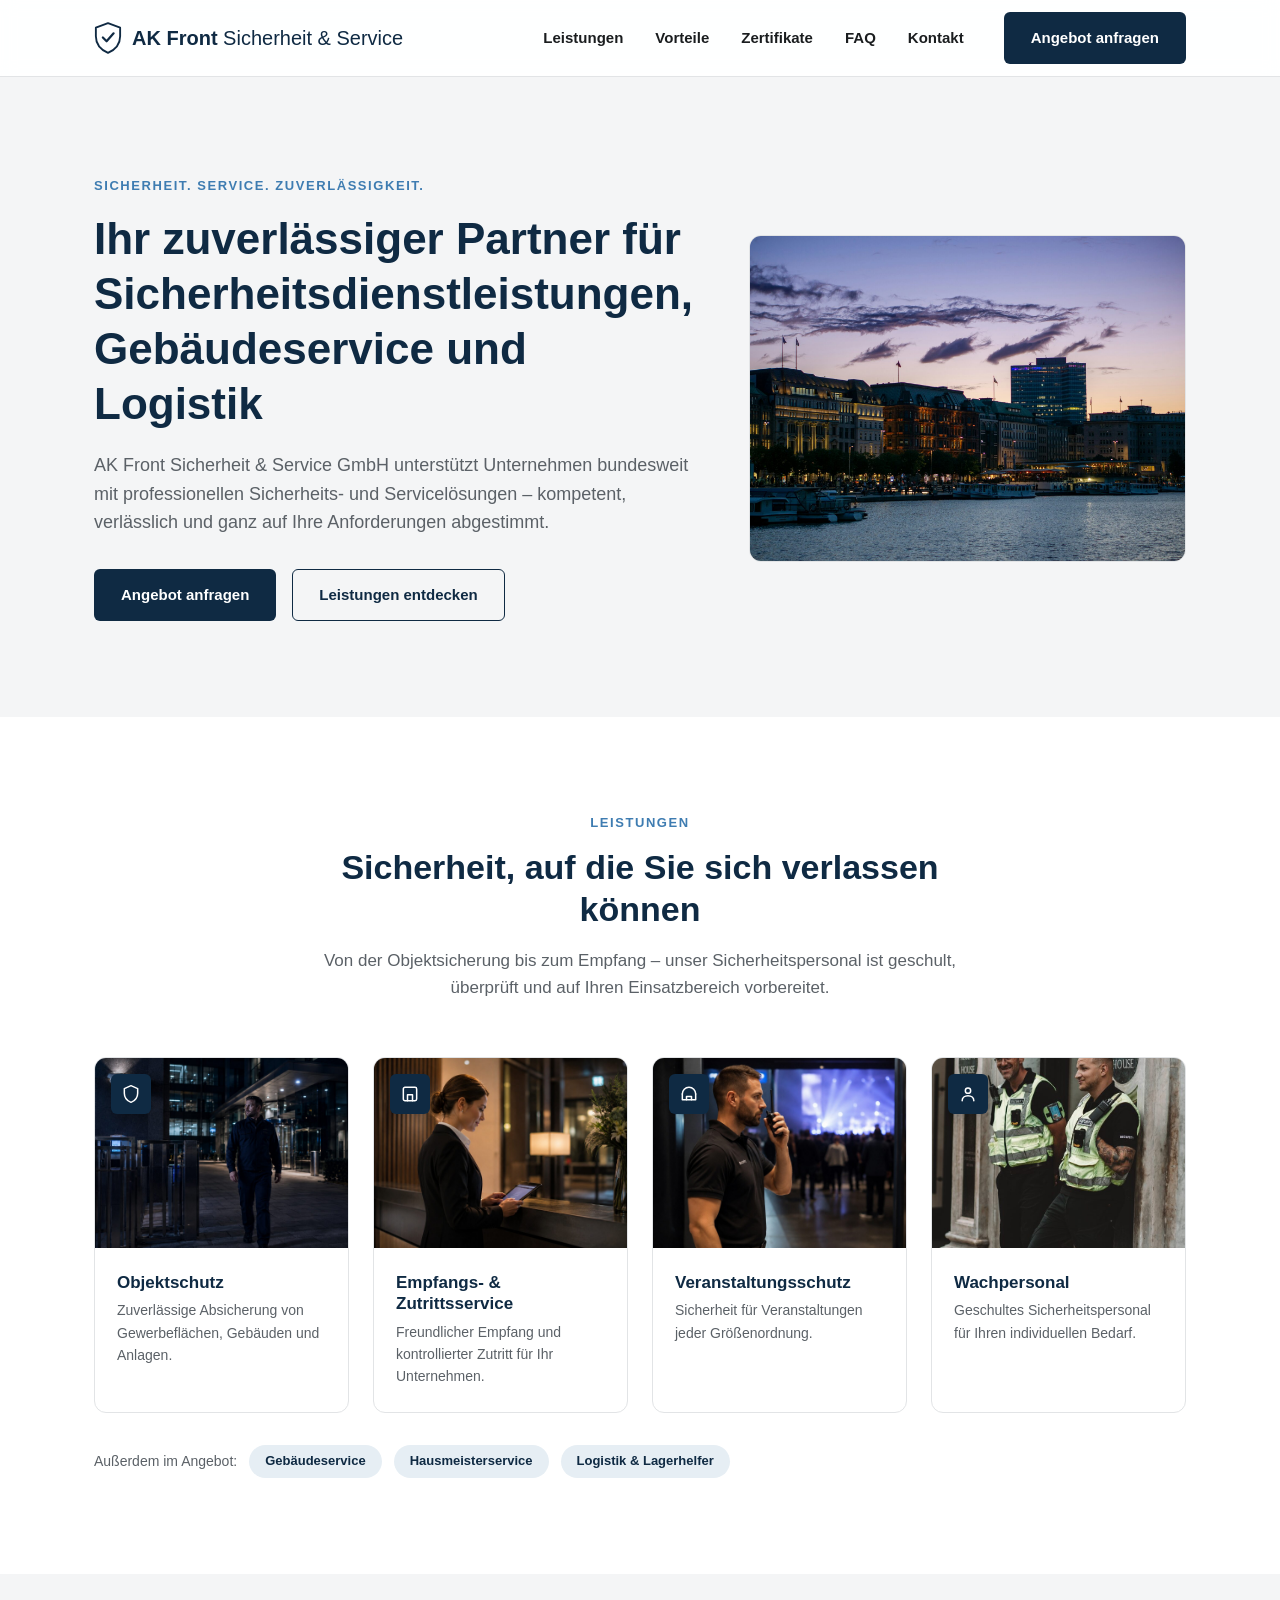
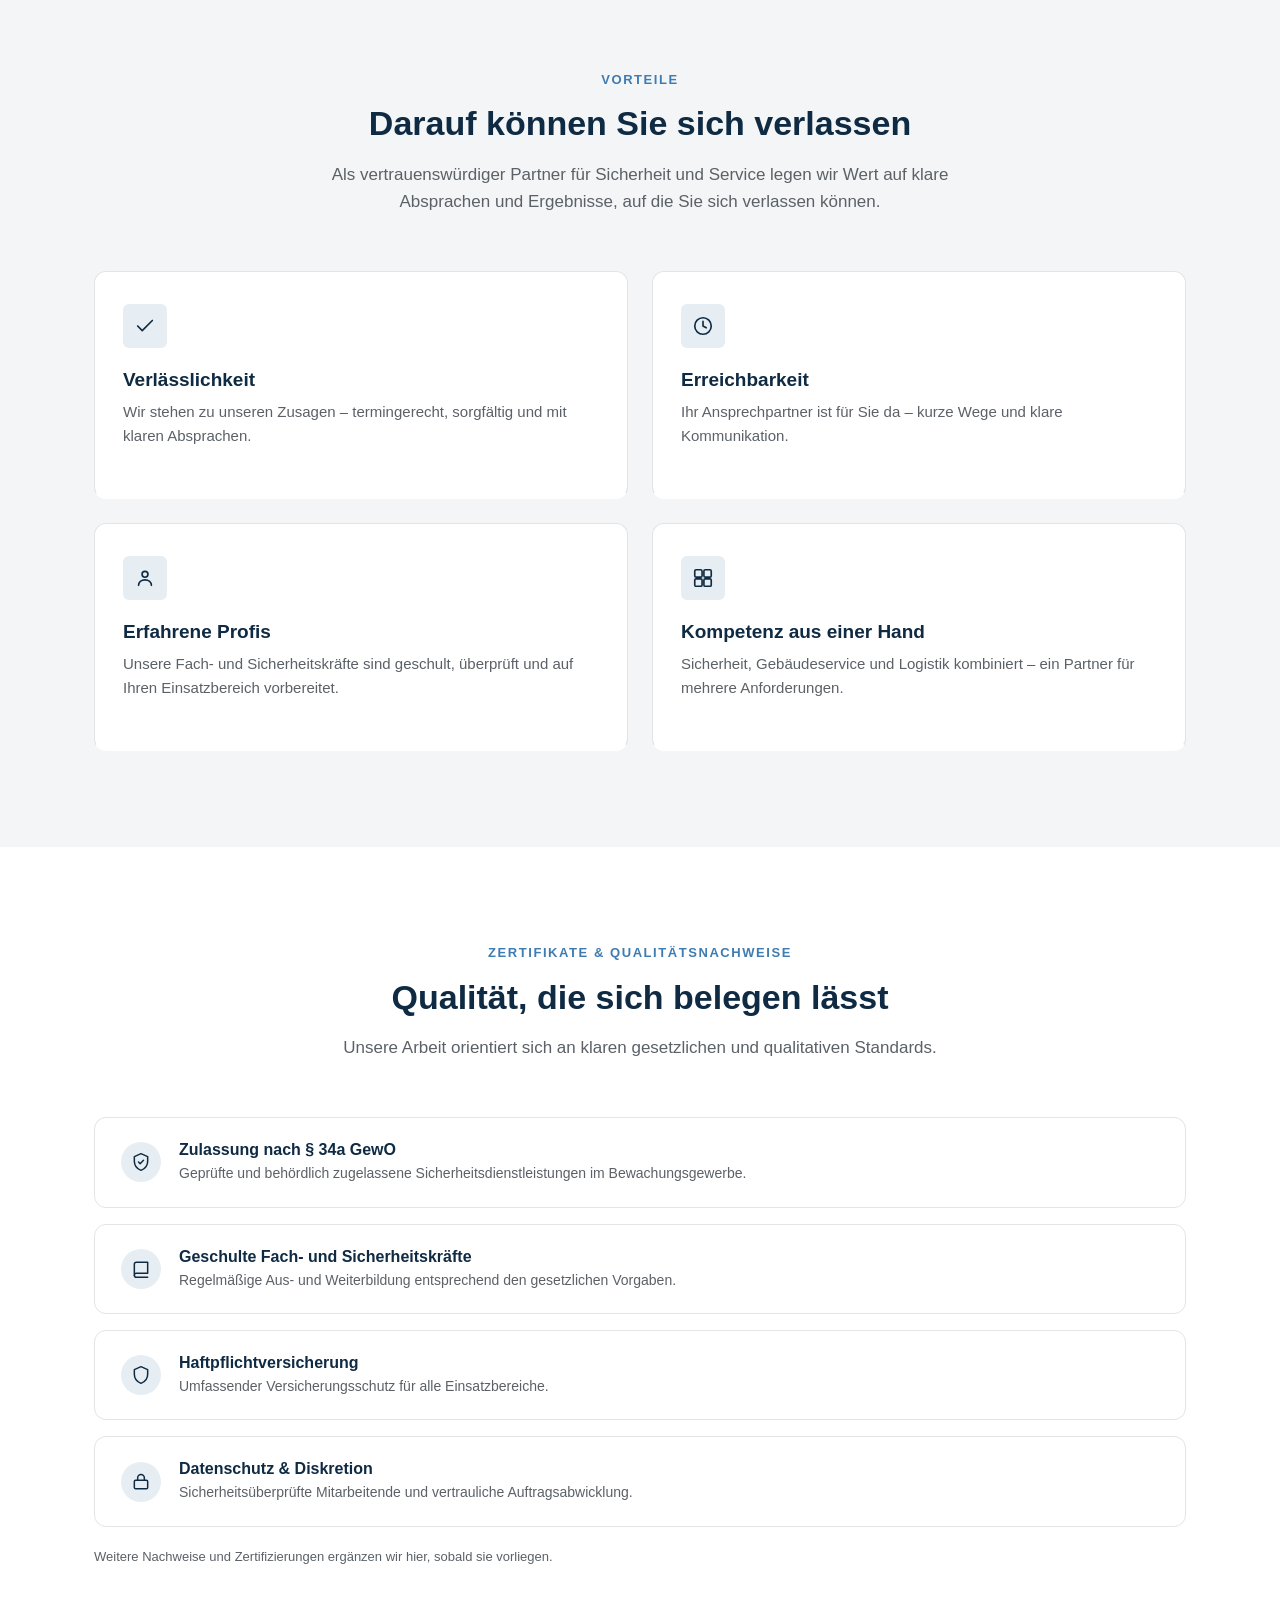
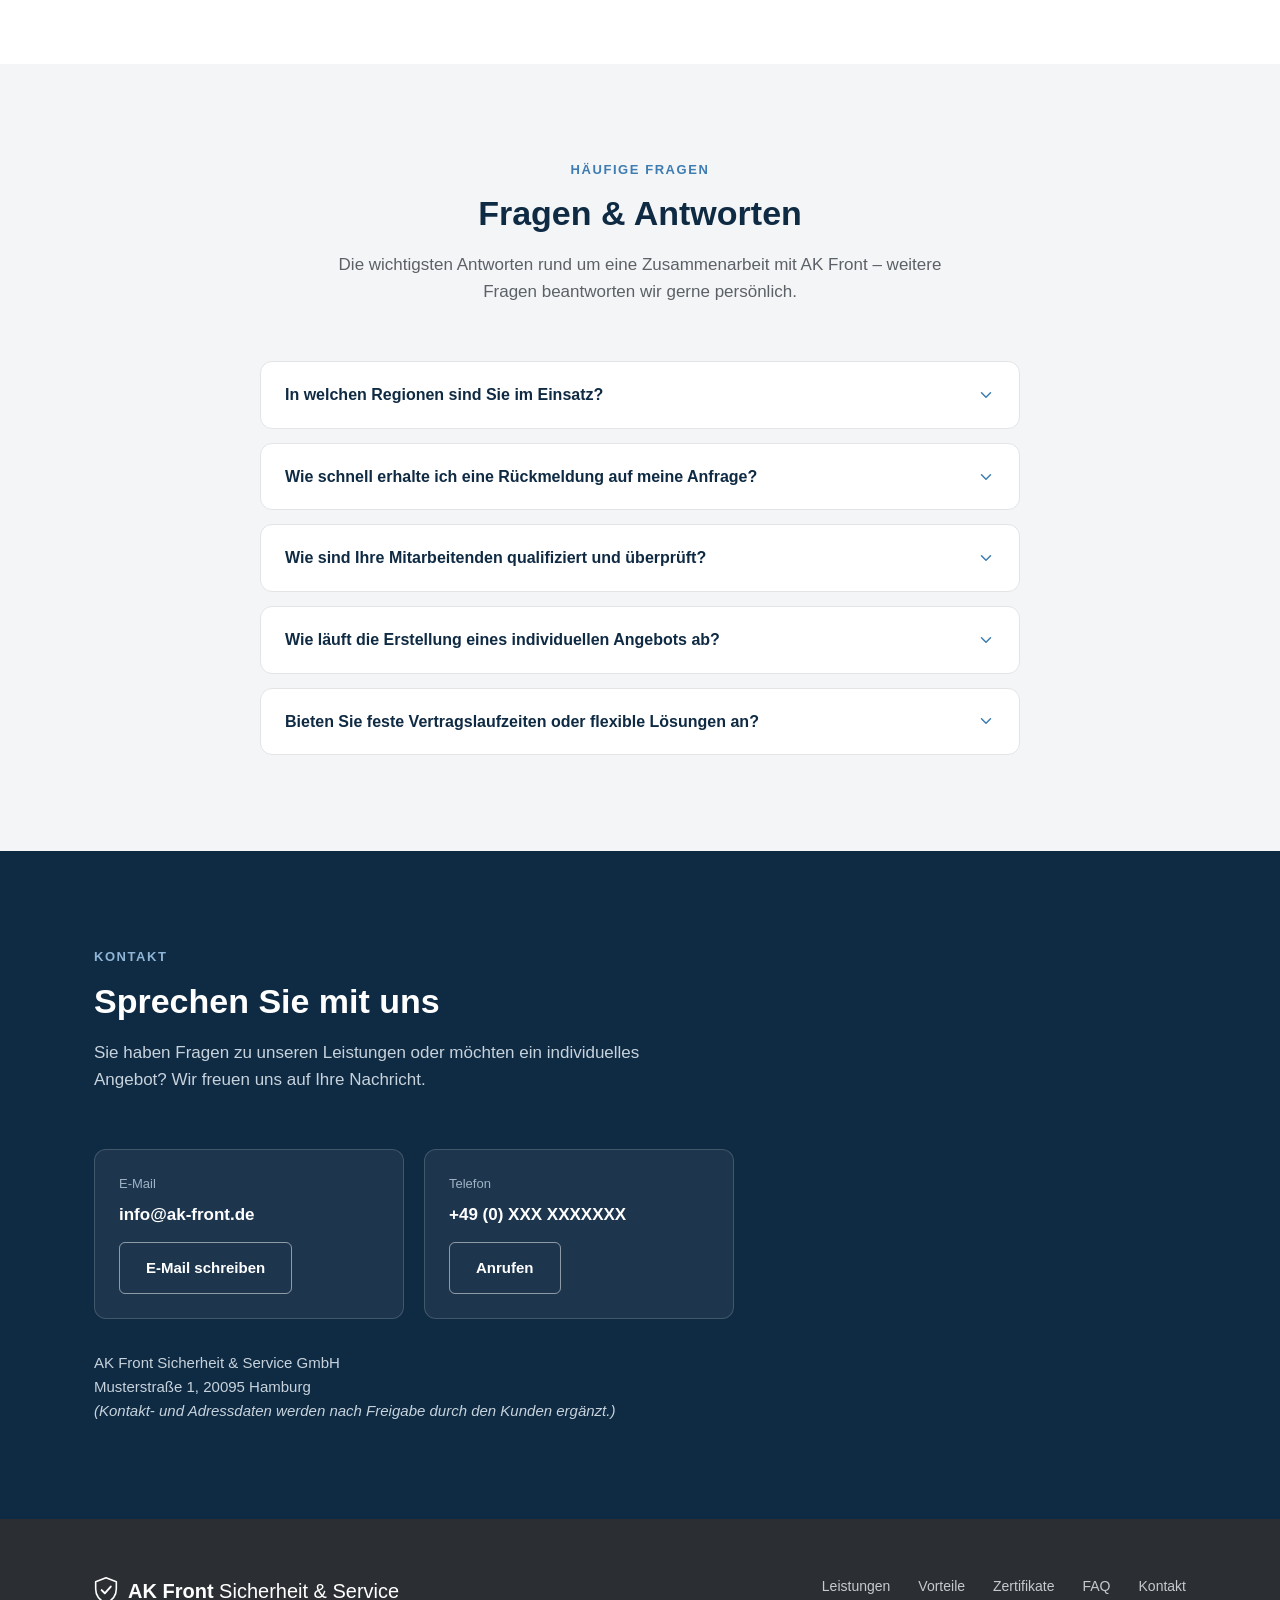
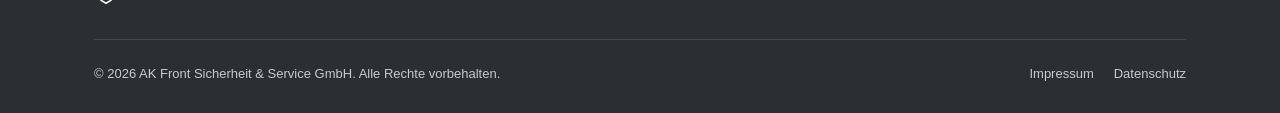
==== index.html @ fef70de0 "Add files via upload" ====
<!DOCTYPE html>
<html lang="de">
<head>
<meta charset="UTF-8">
<meta name="viewport" content="width=device-width, initial-scale=1.0">
<title>AK Front Sicherheit &amp; Service GmbH | Sicherheitsdienstleistungen, Gebäudeservice &amp; Logistik</title>
<meta name="description" content="AK Front Sicherheit &amp; Service GmbH – Ihr zuverlässiger Partner für Sicherheitsdienstleistungen, Gebäudeservice und Logistik-Dienstleistungen bundesweit.">
<link rel="icon" type="image/svg+xml" href="assets/favicon.svg">
<link rel="stylesheet" href="css/style.css">
</head>
<body>

<header class="site-header" id="siteHeader">
  <div class="container">
    <a href="#top" class="logo">
      <svg class="mark" width="28" height="32" viewBox="0 0 30 34" fill="none" xmlns="http://www.w3.org/2000/svg">
        <path d="M15 1L28 6V15C28 23 22.5 29.5 15 33C7.5 29.5 2 23 2 15V6L15 1Z" stroke="currentColor" stroke-width="2" stroke-linejoin="round"/>
        <path d="M9.5 16.5L13.5 20.5L21 12" stroke="currentColor" stroke-width="2.4" stroke-linecap="round" stroke-linejoin="round"/>
      </svg>
      <span><strong>AK Front</strong> Sicherheit &amp; Service</span>
    </a>
    <nav class="main-nav">
      <ul>
        <li><a href="#leistungen">Leistungen</a></li>
        <li><a href="#vorteile">Vorteile</a></li>
        <li><a href="#zertifikate">Zertifikate</a></li>
        <li><a href="#faq">FAQ</a></li>
        <li><a href="#kontakt">Kontakt</a></li>
      </ul>
      <a href="#kontakt" class="btn btn-primary">Angebot anfragen</a>
    </nav>
    <button class="nav-toggle" id="navToggle" aria-label="Menü öffnen" aria-expanded="false">
      <svg viewBox="0 0 24 24" fill="none" stroke="currentColor" stroke-width="2" stroke-linecap="round">
        <line x1="3" y1="6" x2="21" y2="6"/><line x1="3" y1="12" x2="21" y2="12"/><line x1="3" y1="18" x2="21" y2="18"/>
      </svg>
    </button>
  </div>
</header>

<main id="top">

  <!-- Hero -------------------------------------------------------------- -->
  <section class="hero">
    <div class="container">
      <div class="hero-content">
        <span class="eyebrow">Sicherheit. Service. Zuverlässigkeit.</span>
        <h1>Ihr zuverlässiger Partner für Sicherheitsdienstleistungen, Gebäudeservice und Logistik</h1>
        <p class="section-sub">AK Front Sicherheit &amp; Service GmbH unterstützt Unternehmen bundesweit mit professionellen Sicherheits- und Servicelösungen – kompetent, verlässlich und ganz auf Ihre Anforderungen abgestimmt.</p>
        <div class="hero-ctas">
          <a href="#kontakt" class="btn btn-primary">Angebot anfragen</a>
          <a href="#leistungen" class="btn btn-outline">Leistungen entdecken</a>
        </div>
      </div>
      <div class="hero-media">
        <img src="assets/img/hero.jpg" alt="Hamburger Binnenalster in der Abenddämmerung" width="900" height="675" loading="eager">
      </div>
    </div>
  </section>

  <!-- Leistungen ---------------------------------------------------------- -->
  <section id="leistungen">
    <div class="container">
      <div class="section-head center">
        <span class="eyebrow">Leistungen</span>
        <h2>Sicherheit, auf die Sie sich verlassen können</h2>
        <p class="section-sub">Von der Objektsicherung bis zum Empfang – unser Sicherheitspersonal ist geschult, überprüft und auf Ihren Einsatzbereich vorbereitet.</p>
      </div>
      <div class="tiles-grid">

        <div class="tile">
          <div class="tile-media">
            <img src="assets/img/tile-objektschutz.jpg" alt="Sicherheitsmitarbeiter kontrolliert nachts den Zugang eines Gewerbegebäudes" width="600" height="450" loading="lazy">
          </div>
          <div class="tile-body">
            <div class="tile-icon">
              <svg width="20" height="20" viewBox="0 0 24 24" fill="none" stroke="currentColor" stroke-width="1.8" stroke-linecap="round" stroke-linejoin="round">
                <path d="M12 2L20 5.5V11C20 16 16.5 20.2 12 22C7.5 20.2 4 16 4 11V5.5L12 2Z"/>
              </svg>
            </div>
            <h3>Objektschutz</h3>
            <p>Zuverlässige Absicherung von Gewerbeflächen, Gebäuden und Anlagen.</p>
          </div>
        </div>

        <div class="tile">
          <div class="tile-media">
            <img src="assets/img/tile-empfang.jpg" alt="Empfangsmitarbeiterin prüft an einem modernen Empfangstresen den Zutritt" width="600" height="450" loading="lazy">
          </div>
          <div class="tile-body">
            <div class="tile-icon">
              <svg width="20" height="20" viewBox="0 0 24 24" fill="none" stroke="currentColor" stroke-width="1.8" stroke-linecap="round" stroke-linejoin="round">
                <rect x="4" y="4" width="16" height="16" rx="2"/><path d="M9 20V13H15V20"/>
              </svg>
            </div>
            <h3>Empfangs- &amp; Zutrittsservice</h3>
            <p>Freundlicher Empfang und kontrollierter Zutritt für Ihr Unternehmen.</p>
          </div>
        </div>

        <div class="tile">
          <div class="tile-media">
            <img src="assets/img/tile-veranstaltung.jpg" alt="Sicherheitsmitarbeiter mit Funkgerät am Eingang einer Veranstaltung" width="600" height="450" loading="lazy">
          </div>
          <div class="tile-body">
            <div class="tile-icon">
              <svg width="20" height="20" viewBox="0 0 24 24" fill="none" stroke="currentColor" stroke-width="1.8" stroke-linecap="round" stroke-linejoin="round">
                <path d="M4 12C4 7.5 7.5 4 12 4C16.5 4 20 7.5 20 12"/><path d="M4 12V19H20V12"/><path d="M9 19V15H15V19"/>
              </svg>
            </div>
            <h3>Veranstaltungsschutz</h3>
            <p>Sicherheit für Veranstaltungen jeder Größenordnung.</p>
          </div>
        </div>

        <div class="tile">
          <div class="tile-media">
            <img src="assets/img/tile-wachpersonal.jpg" alt="Zwei Sicherheitsmitarbeiter in Warnwesten vor einem Gebäudeeingang" width="600" height="450" loading="lazy">
          </div>
          <div class="tile-body">
            <div class="tile-icon">
              <svg width="20" height="20" viewBox="0 0 24 24" fill="none" stroke="currentColor" stroke-width="1.8" stroke-linecap="round" stroke-linejoin="round">
                <circle cx="12" cy="8" r="3.2"/><path d="M5 20C5 16.5 8 14 12 14C16 14 19 16.5 19 20"/>
              </svg>
            </div>
            <h3>Wachpersonal</h3>
            <p>Geschultes Sicherheitspersonal für Ihren individuellen Bedarf.</p>
          </div>
        </div>

      </div>
      <div class="tiles-more">
        <span>Außerdem im Angebot:</span>
        <span class="pill">Gebäudeservice</span>
        <span class="pill">Hausmeisterservice</span>
        <span class="pill">Logistik &amp; Lagerhelfer</span>
      </div>
    </div>
  </section>

  <!-- Vorteile ------------------------------------------------------------ -->
  <section id="vorteile" class="vorteile">
    <div class="container">
      <div class="section-head center">
        <span class="eyebrow">Vorteile</span>
        <h2>Darauf können Sie sich verlassen</h2>
        <p class="section-sub">Als vertrauenswürdiger Partner für Sicherheit und Service legen wir Wert auf klare Absprachen und Ergebnisse, auf die Sie sich verlassen können.</p>
      </div>
      <div class="cards-4">

        <div class="card">
          <div class="icon">
            <svg width="22" height="22" viewBox="0 0 24 24" fill="none" stroke="currentColor" stroke-width="1.8" stroke-linecap="round" stroke-linejoin="round">
              <path d="M20 6L9 17L4 12"/>
            </svg>
          </div>
          <h3>Verlässlichkeit</h3>
          <p>Wir stehen zu unseren Zusagen – termingerecht, sorgfältig und mit klaren Absprachen.</p>
        </div>

        <div class="card">
          <div class="icon">
            <svg width="22" height="22" viewBox="0 0 24 24" fill="none" stroke="currentColor" stroke-width="1.8" stroke-linecap="round" stroke-linejoin="round">
              <circle cx="12" cy="12" r="9"/><path d="M12 7V12L15.5 14"/>
            </svg>
          </div>
          <h3>Erreichbarkeit</h3>
          <p>Ihr Ansprechpartner ist für Sie da – kurze Wege und klare Kommunikation.</p>
        </div>

        <div class="card">
          <div class="icon">
            <svg width="22" height="22" viewBox="0 0 24 24" fill="none" stroke="currentColor" stroke-width="1.8" stroke-linecap="round" stroke-linejoin="round">
              <circle cx="12" cy="8" r="3.2"/><path d="M5 20C5 16.5 8 14 12 14C16 14 19 16.5 19 20"/>
            </svg>
          </div>
          <h3>Erfahrene Profis</h3>
          <p>Unsere Fach- und Sicherheitskräfte sind geschult, überprüft und auf Ihren Einsatzbereich vorbereitet.</p>
        </div>

        <div class="card">
          <div class="icon">
            <svg width="22" height="22" viewBox="0 0 24 24" fill="none" stroke="currentColor" stroke-width="1.8" stroke-linecap="round" stroke-linejoin="round">
              <rect x="3" y="3" width="8" height="8" rx="1.5"/><rect x="13" y="3" width="8" height="8" rx="1.5"/><rect x="3" y="13" width="8" height="8" rx="1.5"/><rect x="13" y="13" width="8" height="8" rx="1.5"/>
            </svg>
          </div>
          <h3>Kompetenz aus einer Hand</h3>
          <p>Sicherheit, Gebäudeservice und Logistik kombiniert – ein Partner für mehrere Anforderungen.</p>
        </div>

      </div>
    </div>
  </section>

  <!-- Zertifikate ----------------------------------------------------------- -->
  <section id="zertifikate">
    <div class="container">
      <div class="section-head center">
        <span class="eyebrow">Zertifikate &amp; Qualitätsnachweise</span>
        <h2>Qualität, die sich belegen lässt</h2>
        <p class="section-sub">Unsere Arbeit orientiert sich an klaren gesetzlichen und qualitativen Standards.</p>
      </div>
      <div class="zert-list">

        <div class="zert-item">
          <div class="icon">
            <svg width="20" height="20" viewBox="0 0 24 24" fill="none" stroke="currentColor" stroke-width="1.8" stroke-linecap="round" stroke-linejoin="round">
              <path d="M12 2L20 5.5V11C20 16 16.5 20.2 12 22C7.5 20.2 4 16 4 11V5.5L12 2Z"/><path d="M9 12L11 14L15 10"/>
            </svg>
          </div>
          <div>
            <h3>Zulassung nach § 34a GewO</h3>
            <p>Geprüfte und behördlich zugelassene Sicherheitsdienstleistungen im Bewachungsgewerbe.</p>
          </div>
        </div>

        <div class="zert-item">
          <div class="icon">
            <svg width="20" height="20" viewBox="0 0 24 24" fill="none" stroke="currentColor" stroke-width="1.8" stroke-linecap="round" stroke-linejoin="round">
              <path d="M4 19.5C4 18.1 5.1 17 6.5 17H20V4H6.5C5.1 4 4 5.1 4 6.5V19.5Z"/><path d="M4 19.5C4 20.9 5.1 22 6.5 22H20"/>
            </svg>
          </div>
          <div>
            <h3>Geschulte Fach- und Sicherheitskräfte</h3>
            <p>Regelmäßige Aus- und Weiterbildung entsprechend den gesetzlichen Vorgaben.</p>
          </div>
        </div>

        <div class="zert-item">
          <div class="icon">
            <svg width="20" height="20" viewBox="0 0 24 24" fill="none" stroke="currentColor" stroke-width="1.8" stroke-linecap="round" stroke-linejoin="round">
              <path d="M12 2L20 5.5V11C20 16 16.5 20.2 12 22C7.5 20.2 4 16 4 11V5.5L12 2Z"/>
            </svg>
          </div>
          <div>
            <h3>Haftpflichtversicherung</h3>
            <p>Umfassender Versicherungsschutz für alle Einsatzbereiche.</p>
          </div>
        </div>

        <div class="zert-item">
          <div class="icon">
            <svg width="20" height="20" viewBox="0 0 24 24" fill="none" stroke="currentColor" stroke-width="1.8" stroke-linecap="round" stroke-linejoin="round">
              <rect x="4" y="10" width="16" height="10" rx="1.5"/><path d="M8 10V7C8 4.8 9.8 3 12 3C14.2 3 16 4.8 16 7V10"/>
            </svg>
          </div>
          <div>
            <h3>Datenschutz &amp; Diskretion</h3>
            <p>Sicherheitsüberprüfte Mitarbeitende und vertrauliche Auftragsabwicklung.</p>
          </div>
        </div>

      </div>
      <p class="zert-note">Weitere Nachweise und Zertifizierungen ergänzen wir hier, sobald sie vorliegen.</p>
    </div>
  </section>

  <!-- FAQ ---------------------------------------------------------------- -->
  <section id="faq" class="faq">
    <div class="container">
      <div class="section-head center">
        <span class="eyebrow">Häufige Fragen</span>
        <h2>Fragen &amp; Antworten</h2>
        <p class="section-sub">Die wichtigsten Antworten rund um eine Zusammenarbeit mit AK Front – weitere Fragen beantworten wir gerne persönlich.</p>
      </div>
      <div class="faq-list">

        <details class="faq-item">
          <summary>
            <span>In welchen Regionen sind Sie im Einsatz?</span>
            <svg class="faq-chevron" width="18" height="18" viewBox="0 0 24 24" fill="none" stroke="currentColor" stroke-width="2" stroke-linecap="round" stroke-linejoin="round"><path d="M6 9L12 15L18 9"/></svg>
          </summary>
          <p>AK Front Sicherheit &amp; Service ist bundesweit für Unternehmen unterschiedlicher Branchen im Einsatz – von einzelnen Standorten bis zu mehreren Liegenschaften.</p>
        </details>

        <details class="faq-item">
          <summary>
            <span>Wie schnell erhalte ich eine Rückmeldung auf meine Anfrage?</span>
            <svg class="faq-chevron" width="18" height="18" viewBox="0 0 24 24" fill="none" stroke="currentColor" stroke-width="2" stroke-linecap="round" stroke-linejoin="round"><path d="M6 9L12 15L18 9"/></svg>
          </summary>
          <p>Wir melden uns zeitnah bei Ihnen zurück und besprechen gemeinsam Umfang, Einsatzort und Ablauf, bevor wir ein passendes Angebot erstellen.</p>
        </details>

        <details class="faq-item">
          <summary>
            <span>Wie sind Ihre Mitarbeitenden qualifiziert und überprüft?</span>
            <svg class="faq-chevron" width="18" height="18" viewBox="0 0 24 24" fill="none" stroke="currentColor" stroke-width="2" stroke-linecap="round" stroke-linejoin="round"><path d="M6 9L12 15L18 9"/></svg>
          </summary>
          <p>Unsere Fach- und Sicherheitskräfte werden entsprechend den gesetzlichen Vorgaben (u. a. § 34a GewO) geschult und überprüft, bevor sie bei Ihnen zum Einsatz kommen.</p>
        </details>

        <details class="faq-item">
          <summary>
            <span>Wie läuft die Erstellung eines individuellen Angebots ab?</span>
            <svg class="faq-chevron" width="18" height="18" viewBox="0 0 24 24" fill="none" stroke="currentColor" stroke-width="2" stroke-linecap="round" stroke-linejoin="round"><path d="M6 9L12 15L18 9"/></svg>
          </summary>
          <p>Nach Ihrer Anfrage klären wir kurz Ihren Bedarf – etwa Einsatzort, Umfang und gewünschten Startzeitpunkt – und erstellen darauf basierend ein individuelles Angebot.</p>
        </details>

        <details class="faq-item">
          <summary>
            <span>Bieten Sie feste Vertragslaufzeiten oder flexible Lösungen an?</span>
            <svg class="faq-chevron" width="18" height="18" viewBox="0 0 24 24" fill="none" stroke="currentColor" stroke-width="2" stroke-linecap="round" stroke-linejoin="round"><path d="M6 9L12 15L18 9"/></svg>
          </summary>
          <p>Wir richten uns nach Ihrem Bedarf und besprechen im persönlichen Gespräch, ob eine langfristige Zusammenarbeit oder eine flexible, projektbezogene Lösung passender ist.</p>
        </details>

      </div>
    </div>
  </section>

  <!-- Kontakt ---------------------------------------------------------------- -->
  <section id="kontakt" class="kontakt">
    <div class="container">
      <div class="section-head">
        <span class="eyebrow">Kontakt</span>
        <h2>Sprechen Sie mit uns</h2>
        <p class="section-sub">Sie haben Fragen zu unseren Leistungen oder möchten ein individuelles Angebot? Wir freuen uns auf Ihre Nachricht.</p>
      </div>
      <div class="kontakt-grid">

        <div class="kontakt-card">
          <div class="label">E-Mail</div>
          <div class="value">info@ak-front.de</div>
          <a href="mailto:info@ak-front.de" class="btn btn-ghost-light">E-Mail schreiben</a>
        </div>

        <div class="kontakt-card">
          <div class="label">Telefon</div>
          <div class="value">+49 (0) XXX XXXXXXX</div>
          <a href="tel:+49" class="btn btn-ghost-light">Anrufen</a>
        </div>

      </div>
      <p class="kontakt-address">AK Front Sicherheit &amp; Service GmbH<br>Musterstraße 1, 20095 Hamburg<br><em>(Kontakt- und Adressdaten werden nach Freigabe durch den Kunden ergänzt.)</em></p>
    </div>
  </section>

</main>

<footer class="site-footer">
  <div class="container">
    <div class="footer-top">
      <a href="#top" class="logo">
        <svg class="mark" width="24" height="27" viewBox="0 0 30 34" fill="none" xmlns="http://www.w3.org/2000/svg">
          <path d="M15 1L28 6V15C28 23 22.5 29.5 15 33C7.5 29.5 2 23 2 15V6L15 1Z" stroke="currentColor" stroke-width="2" stroke-linejoin="round"/>
          <path d="M9.5 16.5L13.5 20.5L21 12" stroke="currentColor" stroke-width="2.4" stroke-linecap="round" stroke-linejoin="round"/>
        </svg>
        <span><strong>AK Front</strong> Sicherheit &amp; Service</span>
      </a>
      <nav class="footer-nav">
        <a href="#leistungen">Leistungen</a>
        <a href="#vorteile">Vorteile</a>
        <a href="#zertifikate">Zertifikate</a>
        <a href="#faq">FAQ</a>
        <a href="#kontakt">Kontakt</a>
      </nav>
    </div>
    <div class="footer-bottom">
      <span>&copy; 2026 AK Front Sicherheit &amp; Service GmbH. Alle Rechte vorbehalten.</span>
      <div class="footer-legal">
        <a href="impressum.html">Impressum</a>
        <a href="datenschutz.html">Datenschutz</a>
      </div>
    </div>
  </div>
</footer>

<script>
  var header = document.getElementById('siteHeader');
  var toggle = document.getElementById('navToggle');
  toggle.addEventListener('click', function () {
    var isOpen = header.classList.toggle('nav-open');
    toggle.setAttribute('aria-expanded', isOpen);
  });
  document.querySelectorAll('.main-nav a').forEach(function (link) {
    link.addEventListener('click', function () { header.classList.remove('nav-open'); });
  });
</script>

</body>
</html>
---- css/style.css ----
/* ==========================================================================
   AK Front Sicherheit & Service GmbH – Stylesheet
   Palette: Marineblau (#0F2A43) & Anthrazit (#2B2F33), Akzent Stahlblau (#3E7CB1)
   ========================================================================== */

:root {
  --navy: #0F2A43;
  --anthracite: #2B2F33;
  --accent: #3E7CB1;
  --accent-light: #E6EEF4;
  --bg-light: #F4F5F6;
  --white: #FFFFFF;
  --text: #1A1D1F;
  --text-muted: #5B6167;
  --border: #E2E4E6;
  --radius-sm: 6px;
  --radius: 12px;
  --max-width: 1140px;
  --font: -apple-system, BlinkMacSystemFont, "Segoe UI", Roboto, "Helvetica Neue", Arial, sans-serif;
}

* { box-sizing: border-box; margin: 0; padding: 0; }

html { scroll-behavior: smooth; }

body {
  font-family: var(--font);
  color: var(--text);
  line-height: 1.6;
  background: var(--white);
  -webkit-font-smoothing: antialiased;
}

img, svg { display: block; max-width: 100%; }

a { color: inherit; text-decoration: none; }

ul { list-style: none; }

.container {
  max-width: var(--max-width);
  margin: 0 auto;
  padding: 0 24px;
}

section { padding: 96px 0; }

/* Eyebrow label + headline pattern ---------------------------------------- */
.eyebrow {
  display: block;
  font-size: 13px;
  font-weight: 700;
  letter-spacing: 0.12em;
  text-transform: uppercase;
  color: var(--accent);
  margin-bottom: 12px;
}

.section-head {
  max-width: 640px;
  margin-bottom: 56px;
}

.section-head.center { margin-left: auto; margin-right: auto; text-align: center; }

h1, h2, h3 { color: var(--navy); font-weight: 700; line-height: 1.25; overflow-wrap: break-word; hyphens: auto; }

h2 { font-size: 34px; }

.section-sub {
  margin-top: 16px;
  color: var(--text-muted);
  font-size: 17px;
}

/* Buttons ------------------------------------------------------------------ */
.btn {
  display: inline-flex;
  align-items: center;
  gap: 8px;
  padding: 13px 26px;
  border-radius: var(--radius-sm);
  font-weight: 600;
  font-size: 15px;
  border: 1.5px solid transparent;
  cursor: pointer;
  transition: background-color .15s ease, border-color .15s ease, color .15s ease;
}

.btn.btn-primary { background: var(--navy); color: var(--white); }
.btn.btn-primary:hover { background: #163a5c; color: var(--white); }

.btn.btn-outline { background: transparent; border-color: var(--navy); color: var(--navy); }
.btn.btn-outline:hover { background: var(--navy); color: var(--white); }

.btn.btn-ghost-light { background: transparent; border-color: rgba(255,255,255,.5); color: var(--white); }
.btn.btn-ghost-light:hover { background: rgba(255,255,255,.12); color: var(--white); }

/* Header -------------------------------------------------------------------- */
.site-header {
  position: fixed;
  top: 0; left: 0; right: 0;
  z-index: 100;
  background: rgba(255,255,255,.92);
  backdrop-filter: saturate(180%) blur(8px);
  border-bottom: 1px solid var(--border);
}

.site-header .container {
  display: flex;
  align-items: center;
  justify-content: space-between;
  height: 76px;
}

.logo {
  display: flex;
  align-items: center;
  gap: 10px;
  font-size: 20px;
  color: var(--navy);
}

.logo strong { font-weight: 700; }
.logo span { font-weight: 400; }

.logo .mark { color: var(--navy); flex-shrink: 0; }

.main-nav { display: flex; align-items: center; gap: 40px; }

.main-nav ul { display: flex; gap: 32px; }

.main-nav a {
  font-size: 15px;
  font-weight: 600;
  color: var(--text);
}

.main-nav a:hover { color: var(--accent); }

.nav-toggle { display: none; }

/* Hero ----------------------------------------------------------------------- */
.hero {
  padding: 176px 0 96px;
  background: var(--bg-light);
}

.hero .container {
  display: grid;
  grid-template-columns: 1.1fr 1fr;
  gap: 56px;
  align-items: center;
}

.hero h1 { font-size: 44px; margin: 14px 0 20px; }

.hero .section-sub { font-size: 18px; margin-top: 0; margin-bottom: 32px; }

.hero-ctas { display: flex; gap: 16px; flex-wrap: wrap; }

.hero-media {
  border: 1px solid var(--border);
  border-radius: var(--radius);
  overflow: hidden;
  aspect-ratio: 4 / 3;
}

.hero-media img { width: 100%; height: 100%; object-fit: cover; display: block; }

/* Leistungen ------------------------------------------------------------------ */
.cards-3 {
  display: grid;
  grid-template-columns: repeat(3, 1fr);
  gap: 24px;
}

.card {
  background: var(--white);
  border: 1px solid var(--border);
  border-radius: var(--radius);
  padding: 32px 28px;
}

.card .icon {
  width: 44px; height: 44px;
  display: flex; align-items: center; justify-content: center;
  background: var(--accent-light);
  border-radius: var(--radius-sm);
  color: var(--navy);
  margin-bottom: 20px;
  transition: background-color .2s ease, color .2s ease;
}

.card h3 { font-size: 19px; margin-bottom: 8px; }

.card p { color: var(--text-muted); font-size: 15px; margin-bottom: 16px; }

.card ul li {
  font-size: 14px;
  color: var(--text);
  padding-left: 18px;
  position: relative;
  margin-bottom: 8px;
}

.card ul li::before {
  content: "";
  position: absolute;
  left: 0; top: 8px;
  width: 6px; height: 6px;
  border-radius: 50%;
  background: var(--accent);
}

/* Leistungen (Security-Kacheln) --------------------------------------------------- */
.tiles-grid {
  display: grid;
  grid-template-columns: repeat(4, 1fr);
  gap: 24px;
}

.tile {
  position: relative;
  background: var(--white);
  border: 1px solid var(--border);
  border-radius: var(--radius);
  overflow: hidden;
  transition: transform .2s ease, box-shadow .2s ease;
}

.tile:hover {
  transform: translateY(-3px);
  box-shadow: 0 12px 28px rgba(15, 42, 67, .1);
}

.tile-media { position: relative; border-radius: 0; border: none; aspect-ratio: 4 / 3; overflow: hidden; }

.tile-media img { width: 100%; height: 100%; object-fit: cover; display: block; }

.tile-body { padding: 24px 22px 24px; }

.tile-icon {
  position: absolute;
  top: 16px;
  left: 16px;
  width: 40px; height: 40px;
  display: flex; align-items: center; justify-content: center;
  background: var(--navy);
  border: none;
  border-radius: var(--radius-sm);
  color: var(--white);
  margin: 0;
  box-shadow: 0 4px 14px rgba(0, 0, 0, .3);
  transition: background-color .2s ease;
}

.tile:hover .tile-icon { background: var(--accent); }

.tile-body h3 { font-size: 17px; margin-bottom: 6px; }
.tile-body p { color: var(--text-muted); font-size: 14px; }

.tiles-more {
  margin-top: 32px;
  display: flex;
  align-items: center;
  gap: 12px;
  flex-wrap: wrap;
  font-size: 14px;
  color: var(--text-muted);
}

.pill {
  background: var(--accent-light);
  color: var(--navy);
  padding: 6px 16px;
  border-radius: 999px;
  font-size: 13px;
  font-weight: 600;
}

/* Vorteile ---------------------------------------------------------------------- */
.vorteile { background: var(--bg-light); }

.cards-4 {
  display: grid;
  grid-template-columns: repeat(2, 1fr);
  gap: 24px;
}

.cards-4 .card {
  background: var(--white);
  border-bottom: 3px solid transparent;
  transition: transform .2s ease, box-shadow .2s ease, border-color .2s ease;
}

.cards-4 .card:hover {
  transform: translateY(-3px);
  box-shadow: 0 12px 28px rgba(15, 42, 67, .07);
  border-bottom-color: var(--accent);
}

.cards-4 .card:hover .icon { background: var(--navy); color: var(--white); }

/* Zertifikate ---------------------------------------------------------------------- */
.zert-list {
  display: grid;
  gap: 16px;
}

.zert-item {
  display: flex;
  align-items: center;
  gap: 18px;
  background: var(--white);
  border: 1px solid var(--border);
  border-radius: var(--radius);
  padding: 22px 26px;
}

.zert-item .icon {
  width: 40px; height: 40px;
  flex-shrink: 0;
  display: flex; align-items: center; justify-content: center;
  background: var(--accent-light);
  border-radius: 50%;
  color: var(--navy);
}

.zert-item h3 { font-size: 16px; margin-bottom: 2px; }
.zert-item p { color: var(--text-muted); font-size: 14px; }

.zert-note {
  margin-top: 20px;
  font-size: 13px;
  color: var(--text-muted);
}

/* FAQ ---------------------------------------------------------------------- */
.faq { background: var(--bg-light); }

.faq-list {
  max-width: 760px;
  margin: 0 auto;
  display: grid;
  gap: 14px;
}

.faq-item {
  background: var(--white);
  border: 1px solid var(--border);
  border-radius: var(--radius);
  padding: 0 24px;
}

.faq-item summary {
  list-style: none;
  cursor: pointer;
  display: flex;
  align-items: center;
  justify-content: space-between;
  gap: 16px;
  padding: 20px 0;
  font-weight: 600;
  font-size: 16px;
  color: var(--navy);
}

.faq-item summary::-webkit-details-marker { display: none; }

.faq-item .faq-chevron {
  flex-shrink: 0;
  color: var(--accent);
  transition: transform .2s ease;
}

.faq-item[open] .faq-chevron { transform: rotate(180deg); }

.faq-item p {
  padding: 0 0 20px;
  color: var(--text-muted);
  font-size: 15px;
  max-width: 640px;
}

/* Kontakt ---------------------------------------------------------------------- */
.kontakt { background: var(--navy); color: var(--white); }

.kontakt .eyebrow { color: #8FB6D6; }
.kontakt h2 { color: var(--white); }
.kontakt .section-sub { color: #C7D3DC; }
.kontakt .section-head { max-width: 560px; }

.kontakt-grid {
  display: grid;
  grid-template-columns: repeat(2, 1fr);
  gap: 20px;
  max-width: 640px;
}

.kontakt-card {
  background: rgba(255,255,255,.06);
  border: 1px solid rgba(255,255,255,.16);
  border-radius: var(--radius);
  padding: 24px;
}

.kontakt-card .label { font-size: 13px; color: #9FB3C4; margin-bottom: 6px; }
.kontakt-card .value { font-size: 17px; font-weight: 600; margin-bottom: 14px; }

.kontakt-address { margin-top: 32px; color: #C7D3DC; font-size: 15px; }

/* Footer ---------------------------------------------------------------------- */
.site-footer { background: var(--anthracite); color: #C6CACD; padding: 56px 0 28px; }

.footer-top {
  display: flex;
  justify-content: space-between;
  align-items: flex-start;
  gap: 32px;
  flex-wrap: wrap;
  padding-bottom: 32px;
  border-bottom: 1px solid rgba(255,255,255,.12);
}

.footer-top .logo { color: var(--white); }
.footer-top .logo .mark { color: var(--white); }

.footer-nav { display: flex; gap: 28px; flex-wrap: wrap; }
.footer-nav a { font-size: 14px; }
.footer-nav a:hover { color: var(--white); }

.footer-bottom {
  display: flex;
  justify-content: space-between;
  align-items: center;
  flex-wrap: wrap;
  gap: 12px;
  padding-top: 24px;
  font-size: 13px;
}

.footer-legal { display: flex; gap: 20px; }
.footer-legal a:hover { color: var(--white); }

/* Legal pages (Impressum / Datenschutz) ---------------------------------------------- */
.legal-page { padding: 160px 0 96px; max-width: 760px; }

.legal-page h1 { font-size: 32px; margin-bottom: 24px; }

.legal-page h2 { font-size: 20px; margin: 36px 0 12px; }

.legal-page p, .legal-page li { color: var(--text); font-size: 15px; margin-bottom: 10px; }

.legal-page ul li { padding-left: 16px; position: relative; }
.legal-page ul li::before { content: "–"; position: absolute; left: 0; }

.placeholder-note {
  background: #FBF3E3;
  border: 1px solid #EAD9AE;
  border-radius: var(--radius-sm);
  padding: 14px 18px;
  font-size: 13px;
  color: #6B4E1A;
  margin-bottom: 32px;
}

/* Responsive ---------------------------------------------------------------------- */
@media (max-width: 1100px) {
  .tiles-grid { grid-template-columns: repeat(2, 1fr); }
}

@media (max-width: 860px) {
  section { padding: 72px 0; }
  h2 { font-size: 28px; }
  .hero { padding: 140px 0 64px; }
  .hero .container { grid-template-columns: 1fr; }
  .hero .container > * { min-width: 0; }
  .hero h1 { font-size: 32px; }
  .hero-media { order: -1; aspect-ratio: 16/9; }
  .cards-3, .cards-4, .kontakt-grid, .tiles-grid { grid-template-columns: 1fr; }
  .main-nav ul, .main-nav .btn { display: none; }
  .nav-toggle { display: block; background: none; border: none; cursor: pointer; }
  .nav-toggle svg { width: 26px; height: 26px; color: var(--navy); }
  .site-header.nav-open .main-nav {
    position: absolute;
    top: 76px; left: 0; right: 0;
    flex-direction: column;
    align-items: stretch;
    gap: 0;
    background: var(--white);
    border-bottom: 1px solid var(--border);
    padding: 20px 24px 28px;
  }
  .site-header.nav-open .main-nav ul {
    display: flex;
    flex-direction: column;
    gap: 18px;
    margin-bottom: 20px;
  }
  .site-header.nav-open .main-nav .btn { display: inline-flex; justify-content: center; }
  .footer-top, .footer-bottom { flex-direction: column; align-items: flex-start; }
}
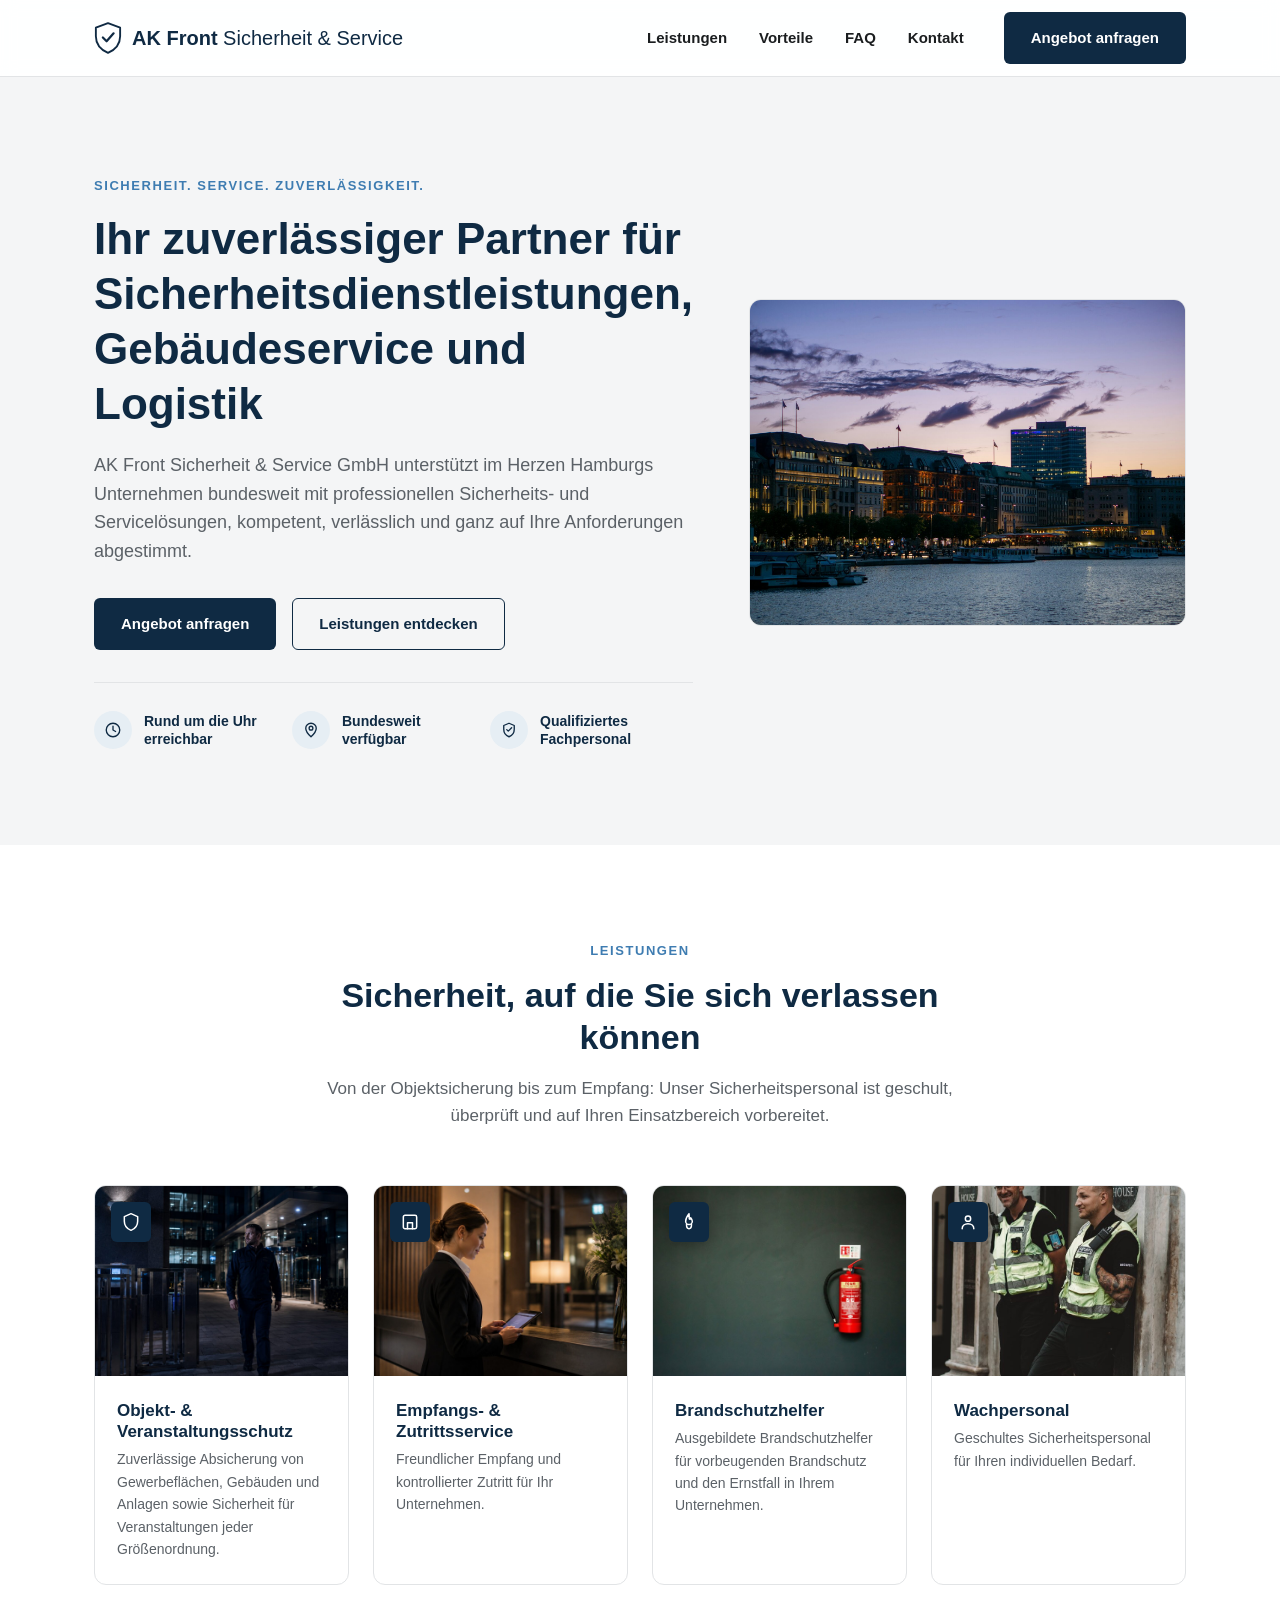
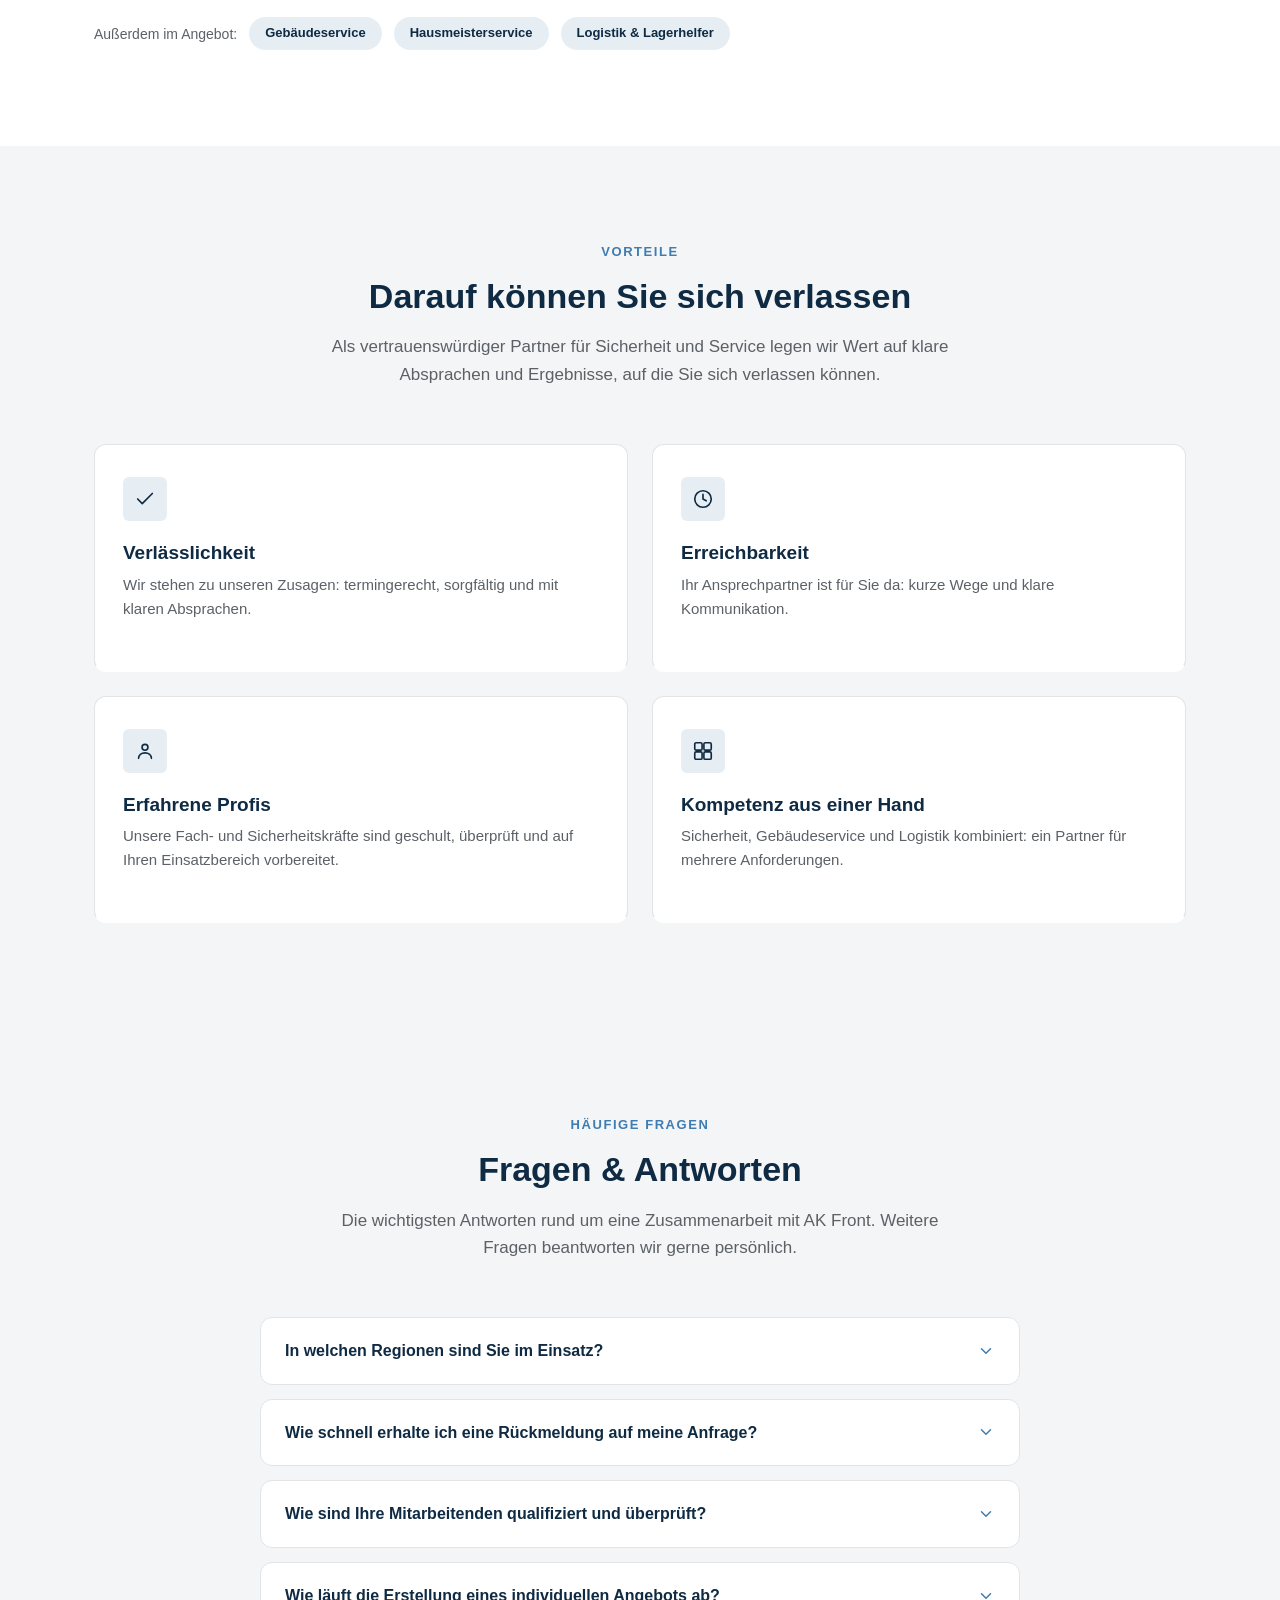
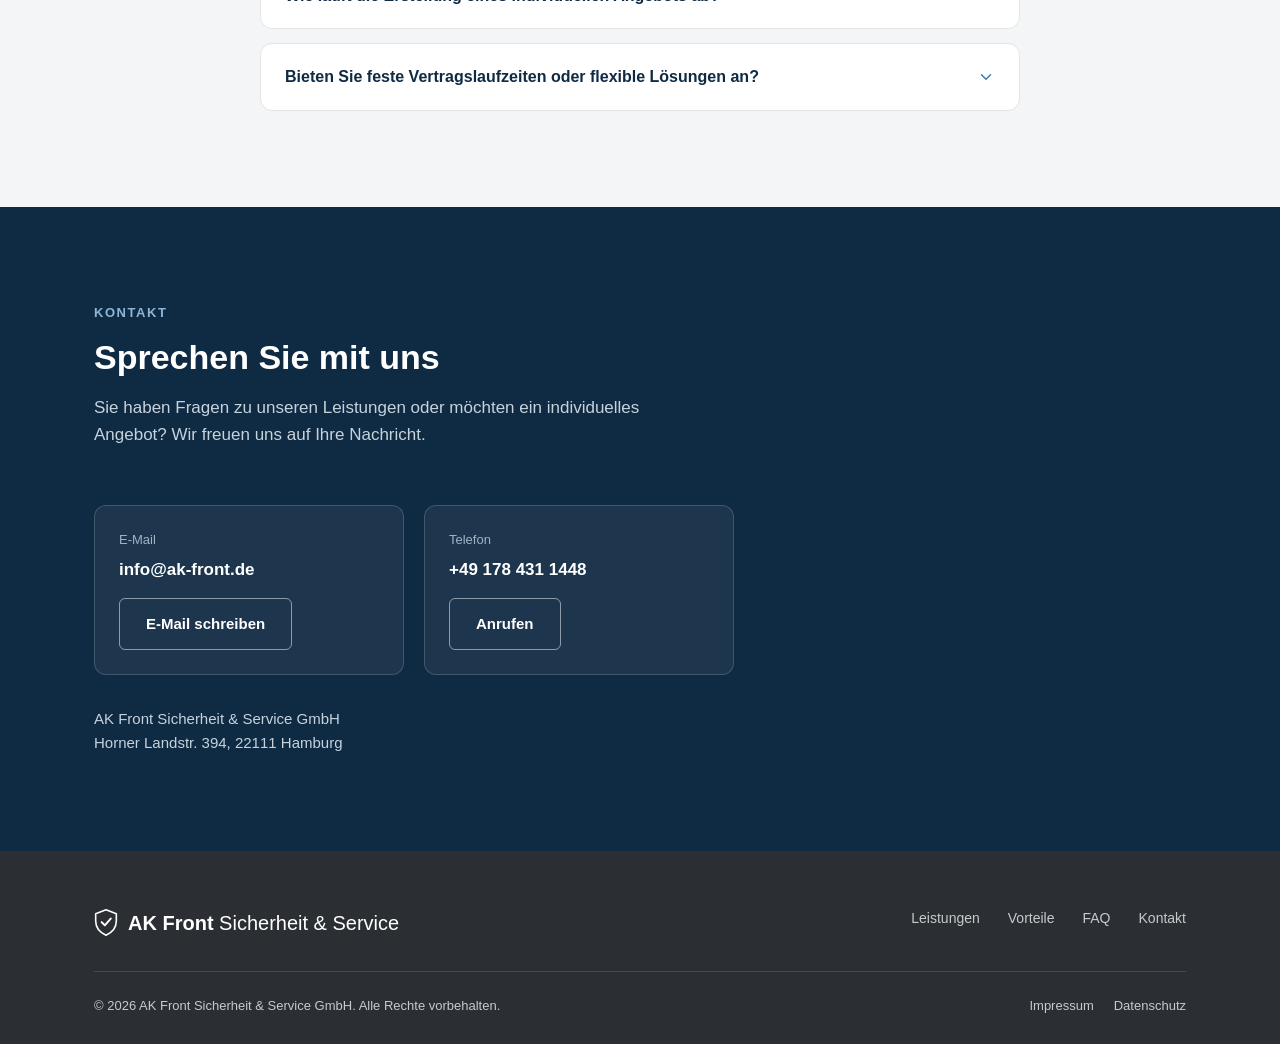
==== commit 0b7f4881: "Add files via upload" ====
--- a/index.html
+++ b/index.html
@@ -4,7 +4,7 @@
 <meta charset="UTF-8">
 <meta name="viewport" content="width=device-width, initial-scale=1.0">
 <title>AK Front Sicherheit &amp; Service GmbH | Sicherheitsdienstleistungen, Gebäudeservice &amp; Logistik</title>
-<meta name="description" content="AK Front Sicherheit &amp; Service GmbH – Ihr zuverlässiger Partner für Sicherheitsdienstleistungen, Gebäudeservice und Logistik-Dienstleistungen bundesweit.">
+<meta name="description" content="AK Front Sicherheit &amp; Service GmbH: Ihr zuverlässiger Partner für Sicherheitsdienstleistungen, Gebäudeservice und Logistik-Dienstleistungen bundesweit.">
 <link rel="icon" type="image/svg+xml" href="assets/favicon.svg">
 <link rel="stylesheet" href="css/style.css">
 </head>
@@ -23,7 +23,6 @@
       <ul>
         <li><a href="#leistungen">Leistungen</a></li>
         <li><a href="#vorteile">Vorteile</a></li>
-        <li><a href="#zertifikate">Zertifikate</a></li>
         <li><a href="#faq">FAQ</a></li>
         <li><a href="#kontakt">Kontakt</a></li>
       </ul>
@@ -45,11 +44,40 @@
       <div class="hero-content">
         <span class="eyebrow">Sicherheit. Service. Zuverlässigkeit.</span>
         <h1>Ihr zuverlässiger Partner für Sicherheitsdienstleistungen, Gebäudeservice und Logistik</h1>
-        <p class="section-sub">AK Front Sicherheit &amp; Service GmbH unterstützt Unternehmen bundesweit mit professionellen Sicherheits- und Servicelösungen – kompetent, verlässlich und ganz auf Ihre Anforderungen abgestimmt.</p>
+        <p class="section-sub">AK Front Sicherheit &amp; Service GmbH unterstützt im Herzen Hamburgs Unternehmen bundesweit mit professionellen Sicherheits- und Servicelösungen, kompetent, verlässlich und ganz auf Ihre Anforderungen abgestimmt.</p>
         <div class="hero-ctas">
           <a href="#kontakt" class="btn btn-primary">Angebot anfragen</a>
           <a href="#leistungen" class="btn btn-outline">Leistungen entdecken</a>
         </div>
+        <ul class="hero-badges">
+          <li class="hero-badge">
+            <span class="badge-icon">
+              <svg width="18" height="18" viewBox="0 0 24 24" fill="none" stroke="currentColor" stroke-width="1.8" stroke-linecap="round" stroke-linejoin="round">
+                <circle cx="12" cy="12" r="9"/>
+                <path d="M12 7V12L15.5 14"/>
+              </svg>
+            </span>
+            <span>Rund um die Uhr erreichbar</span>
+          </li>
+          <li class="hero-badge">
+            <span class="badge-icon">
+              <svg width="18" height="18" viewBox="0 0 24 24" fill="none" stroke="currentColor" stroke-width="1.8" stroke-linecap="round" stroke-linejoin="round">
+                <path d="M12 21C12 21 19 14.5 19 9.5C19 5.9 15.9 3 12 3C8.1 3 5 5.9 5 9.5C5 14.5 12 21 12 21Z"/>
+                <circle cx="12" cy="9.5" r="2.5"/>
+              </svg>
+            </span>
+            <span>Bundesweit verfügbar</span>
+          </li>
+          <li class="hero-badge">
+            <span class="badge-icon">
+              <svg width="18" height="18" viewBox="0 0 24 24" fill="none" stroke="currentColor" stroke-width="1.8" stroke-linecap="round" stroke-linejoin="round">
+                <path d="M12 3L19 6V11C19 15.5 16 19.5 12 21C8 19.5 5 15.5 5 11V6L12 3Z"/>
+                <path d="M9 11.5L11 13.5L15.5 9"/>
+              </svg>
+            </span>
+            <span>Qualifiziertes Fachpersonal</span>
+          </li>
+        </ul>
       </div>
       <div class="hero-media">
         <img src="assets/img/hero.jpg" alt="Hamburger Binnenalster in der Abenddämmerung" width="900" height="675" loading="eager">
@@ -63,7 +91,7 @@
       <div class="section-head center">
         <span class="eyebrow">Leistungen</span>
         <h2>Sicherheit, auf die Sie sich verlassen können</h2>
-        <p class="section-sub">Von der Objektsicherung bis zum Empfang – unser Sicherheitspersonal ist geschult, überprüft und auf Ihren Einsatzbereich vorbereitet.</p>
+        <p class="section-sub">Von der Objektsicherung bis zum Empfang: Unser Sicherheitspersonal ist geschult, überprüft und auf Ihren Einsatzbereich vorbereitet.</p>
       </div>
       <div class="tiles-grid">
 
@@ -77,8 +105,8 @@
                 <path d="M12 2L20 5.5V11C20 16 16.5 20.2 12 22C7.5 20.2 4 16 4 11V5.5L12 2Z"/>
               </svg>
             </div>
-            <h3>Objektschutz</h3>
-            <p>Zuverlässige Absicherung von Gewerbeflächen, Gebäuden und Anlagen.</p>
+            <h3>Objekt- &amp; Veranstaltungsschutz</h3>
+            <p>Zuverlässige Absicherung von Gewerbeflächen, Gebäuden und Anlagen sowie Sicherheit für Veranstaltungen jeder Größenordnung.</p>
           </div>
         </div>
 
@@ -99,16 +127,17 @@
 
         <div class="tile">
           <div class="tile-media">
-            <img src="assets/img/tile-veranstaltung.jpg" alt="Sicherheitsmitarbeiter mit Funkgerät am Eingang einer Veranstaltung" width="600" height="450" loading="lazy">
+            <img src="assets/img/tile-brandschutz.jpg" alt="Brandschutzhelfer mit Feuerlöscher" width="600" height="450" loading="lazy">
           </div>
           <div class="tile-body">
             <div class="tile-icon">
               <svg width="20" height="20" viewBox="0 0 24 24" fill="none" stroke="currentColor" stroke-width="1.8" stroke-linecap="round" stroke-linejoin="round">
-                <path d="M4 12C4 7.5 7.5 4 12 4C16.5 4 20 7.5 20 12"/><path d="M4 12V19H20V12"/><path d="M9 19V15H15V19"/>
+                <path d="M12 2C12 2 8 7 8 11C8 13.2 9.8 15 12 15C14.2 15 16 13.2 16 11C16 9.5 14.8 8 14 7C14 8.5 13 9 12.5 8.5C12 8 12.5 6 12 2Z"/>
+                <path d="M9 15C9 17.8 10.3 20 12 20C13.7 20 15 17.8 15 15"/>
               </svg>
             </div>
-            <h3>Veranstaltungsschutz</h3>
-            <p>Sicherheit für Veranstaltungen jeder Größenordnung.</p>
+            <h3>Brandschutzhelfer</h3>
+            <p>Ausgebildete Brandschutzhelfer für vorbeugenden Brandschutz und den Ernstfall in Ihrem Unternehmen.</p>
           </div>
         </div>
 
@@ -154,7 +183,7 @@
             </svg>
           </div>
           <h3>Verlässlichkeit</h3>
-          <p>Wir stehen zu unseren Zusagen – termingerecht, sorgfältig und mit klaren Absprachen.</p>
+          <p>Wir stehen zu unseren Zusagen: termingerecht, sorgfältig und mit klaren Absprachen.</p>
         </div>
 
         <div class="card">
@@ -164,7 +193,7 @@
             </svg>
           </div>
           <h3>Erreichbarkeit</h3>
-          <p>Ihr Ansprechpartner ist für Sie da – kurze Wege und klare Kommunikation.</p>
+          <p>Ihr Ansprechpartner ist für Sie da: kurze Wege und klare Kommunikation.</p>
         </div>
 
         <div class="card">
@@ -184,73 +213,10 @@
             </svg>
           </div>
           <h3>Kompetenz aus einer Hand</h3>
-          <p>Sicherheit, Gebäudeservice und Logistik kombiniert – ein Partner für mehrere Anforderungen.</p>
-        </div>
-
-      </div>
-    </div>
-  </section>
-
-  <!-- Zertifikate ----------------------------------------------------------- -->
-  <section id="zertifikate">
-    <div class="container">
-      <div class="section-head center">
-        <span class="eyebrow">Zertifikate &amp; Qualitätsnachweise</span>
-        <h2>Qualität, die sich belegen lässt</h2>
-        <p class="section-sub">Unsere Arbeit orientiert sich an klaren gesetzlichen und qualitativen Standards.</p>
-      </div>
-      <div class="zert-list">
-
-        <div class="zert-item">
-          <div class="icon">
-            <svg width="20" height="20" viewBox="0 0 24 24" fill="none" stroke="currentColor" stroke-width="1.8" stroke-linecap="round" stroke-linejoin="round">
-              <path d="M12 2L20 5.5V11C20 16 16.5 20.2 12 22C7.5 20.2 4 16 4 11V5.5L12 2Z"/><path d="M9 12L11 14L15 10"/>
-            </svg>
-          </div>
-          <div>
-            <h3>Zulassung nach § 34a GewO</h3>
-            <p>Geprüfte und behördlich zugelassene Sicherheitsdienstleistungen im Bewachungsgewerbe.</p>
-          </div>
-        </div>
-
-        <div class="zert-item">
-          <div class="icon">
-            <svg width="20" height="20" viewBox="0 0 24 24" fill="none" stroke="currentColor" stroke-width="1.8" stroke-linecap="round" stroke-linejoin="round">
-              <path d="M4 19.5C4 18.1 5.1 17 6.5 17H20V4H6.5C5.1 4 4 5.1 4 6.5V19.5Z"/><path d="M4 19.5C4 20.9 5.1 22 6.5 22H20"/>
-            </svg>
-          </div>
-          <div>
-            <h3>Geschulte Fach- und Sicherheitskräfte</h3>
-            <p>Regelmäßige Aus- und Weiterbildung entsprechend den gesetzlichen Vorgaben.</p>
-          </div>
-        </div>
-
-        <div class="zert-item">
-          <div class="icon">
-            <svg width="20" height="20" viewBox="0 0 24 24" fill="none" stroke="currentColor" stroke-width="1.8" stroke-linecap="round" stroke-linejoin="round">
-              <path d="M12 2L20 5.5V11C20 16 16.5 20.2 12 22C7.5 20.2 4 16 4 11V5.5L12 2Z"/>
-            </svg>
-          </div>
-          <div>
-            <h3>Haftpflichtversicherung</h3>
-            <p>Umfassender Versicherungsschutz für alle Einsatzbereiche.</p>
-          </div>
-        </div>
-
-        <div class="zert-item">
-          <div class="icon">
-            <svg width="20" height="20" viewBox="0 0 24 24" fill="none" stroke="currentColor" stroke-width="1.8" stroke-linecap="round" stroke-linejoin="round">
-              <rect x="4" y="10" width="16" height="10" rx="1.5"/><path d="M8 10V7C8 4.8 9.8 3 12 3C14.2 3 16 4.8 16 7V10"/>
-            </svg>
-          </div>
-          <div>
-            <h3>Datenschutz &amp; Diskretion</h3>
-            <p>Sicherheitsüberprüfte Mitarbeitende und vertrauliche Auftragsabwicklung.</p>
-          </div>
-        </div>
-
-      </div>
-      <p class="zert-note">Weitere Nachweise und Zertifizierungen ergänzen wir hier, sobald sie vorliegen.</p>
+          <p>Sicherheit, Gebäudeservice und Logistik kombiniert: ein Partner für mehrere Anforderungen.</p>
+        </div>
+
+      </div>
     </div>
   </section>
 
@@ -260,7 +226,7 @@
       <div class="section-head center">
         <span class="eyebrow">Häufige Fragen</span>
         <h2>Fragen &amp; Antworten</h2>
-        <p class="section-sub">Die wichtigsten Antworten rund um eine Zusammenarbeit mit AK Front – weitere Fragen beantworten wir gerne persönlich.</p>
+        <p class="section-sub">Die wichtigsten Antworten rund um eine Zusammenarbeit mit AK Front. Weitere Fragen beantworten wir gerne persönlich.</p>
       </div>
       <div class="faq-list">
 
@@ -269,7 +235,7 @@
             <span>In welchen Regionen sind Sie im Einsatz?</span>
             <svg class="faq-chevron" width="18" height="18" viewBox="0 0 24 24" fill="none" stroke="currentColor" stroke-width="2" stroke-linecap="round" stroke-linejoin="round"><path d="M6 9L12 15L18 9"/></svg>
           </summary>
-          <p>AK Front Sicherheit &amp; Service ist bundesweit für Unternehmen unterschiedlicher Branchen im Einsatz – von einzelnen Standorten bis zu mehreren Liegenschaften.</p>
+          <p>AK Front Sicherheit &amp; Service ist bundesweit für Unternehmen unterschiedlicher Branchen im Einsatz, von einzelnen Standorten bis hin zu mehreren Liegenschaften.</p>
         </details>
 
         <details class="faq-item">
@@ -293,7 +259,7 @@
             <span>Wie läuft die Erstellung eines individuellen Angebots ab?</span>
             <svg class="faq-chevron" width="18" height="18" viewBox="0 0 24 24" fill="none" stroke="currentColor" stroke-width="2" stroke-linecap="round" stroke-linejoin="round"><path d="M6 9L12 15L18 9"/></svg>
           </summary>
-          <p>Nach Ihrer Anfrage klären wir kurz Ihren Bedarf – etwa Einsatzort, Umfang und gewünschten Startzeitpunkt – und erstellen darauf basierend ein individuelles Angebot.</p>
+          <p>Nach Ihrer Anfrage klären wir gemeinsam Ihren Bedarf, zum Beispiel Einsatzort, Umfang und gewünschten Startzeitpunkt, und erstellen darauf ein individuelles Angebot.</p>
         </details>
 
         <details class="faq-item">
@@ -326,12 +292,12 @@
 
         <div class="kontakt-card">
           <div class="label">Telefon</div>
-          <div class="value">+49 (0) XXX XXXXXXX</div>
-          <a href="tel:+49" class="btn btn-ghost-light">Anrufen</a>
-        </div>
-
-      </div>
-      <p class="kontakt-address">AK Front Sicherheit &amp; Service GmbH<br>Musterstraße 1, 20095 Hamburg<br><em>(Kontakt- und Adressdaten werden nach Freigabe durch den Kunden ergänzt.)</em></p>
+          <div class="value">+49 178 431 1448</div>
+          <a href="tel:+491784311448" class="btn btn-ghost-light">Anrufen</a>
+        </div>
+
+      </div>
+      <p class="kontakt-address">AK Front Sicherheit &amp; Service GmbH<br>Horner Landstr. 394, 22111 Hamburg</p>
     </div>
   </section>
 
@@ -350,7 +316,6 @@
       <nav class="footer-nav">
         <a href="#leistungen">Leistungen</a>
         <a href="#vorteile">Vorteile</a>
-        <a href="#zertifikate">Zertifikate</a>
         <a href="#faq">FAQ</a>
         <a href="#kontakt">Kontakt</a>
       </nav>
--- a/css/style.css
+++ b/css/style.css
@@ -159,6 +159,38 @@
 
 .hero-ctas { display: flex; gap: 16px; flex-wrap: wrap; }
 
+.hero-badges {
+  display: flex;
+  gap: 28px;
+  flex-wrap: wrap;
+  margin-top: 32px;
+  padding-top: 28px;
+  border-top: 1px solid var(--border);
+}
+
+.hero-badge {
+  display: flex;
+  align-items: center;
+  gap: 12px;
+}
+
+.hero-badge .badge-icon {
+  flex-shrink: 0;
+  width: 38px; height: 38px;
+  display: flex; align-items: center; justify-content: center;
+  background: var(--accent-light);
+  border-radius: 50%;
+  color: var(--navy);
+}
+
+.hero-badge span:last-child {
+  font-size: 14px;
+  font-weight: 600;
+  color: var(--navy);
+  line-height: 1.3;
+  max-width: 120px;
+}
+
 .hero-media {
   border: 1px solid var(--border);
   border-radius: var(--radius);
@@ -302,40 +334,6 @@
 
 .cards-4 .card:hover .icon { background: var(--navy); color: var(--white); }
 
-/* Zertifikate ---------------------------------------------------------------------- */
-.zert-list {
-  display: grid;
-  gap: 16px;
-}
-
-.zert-item {
-  display: flex;
-  align-items: center;
-  gap: 18px;
-  background: var(--white);
-  border: 1px solid var(--border);
-  border-radius: var(--radius);
-  padding: 22px 26px;
-}
-
-.zert-item .icon {
-  width: 40px; height: 40px;
-  flex-shrink: 0;
-  display: flex; align-items: center; justify-content: center;
-  background: var(--accent-light);
-  border-radius: 50%;
-  color: var(--navy);
-}
-
-.zert-item h3 { font-size: 16px; margin-bottom: 2px; }
-.zert-item p { color: var(--text-muted); font-size: 14px; }
-
-.zert-note {
-  margin-top: 20px;
-  font-size: 13px;
-  color: var(--text-muted);
-}
-
 /* FAQ ---------------------------------------------------------------------- */
 .faq { background: var(--bg-light); }
 
@@ -478,6 +476,8 @@
   .hero .container > * { min-width: 0; }
   .hero h1 { font-size: 32px; }
   .hero-media { order: -1; aspect-ratio: 16/9; }
+  .hero-badges { gap: 18px 24px; }
+  .hero-badge span:last-child { max-width: none; }
   .cards-3, .cards-4, .kontakt-grid, .tiles-grid { grid-template-columns: 1fr; }
   .main-nav ul, .main-nav .btn { display: none; }
   .nav-toggle { display: block; background: none; border: none; cursor: pointer; }
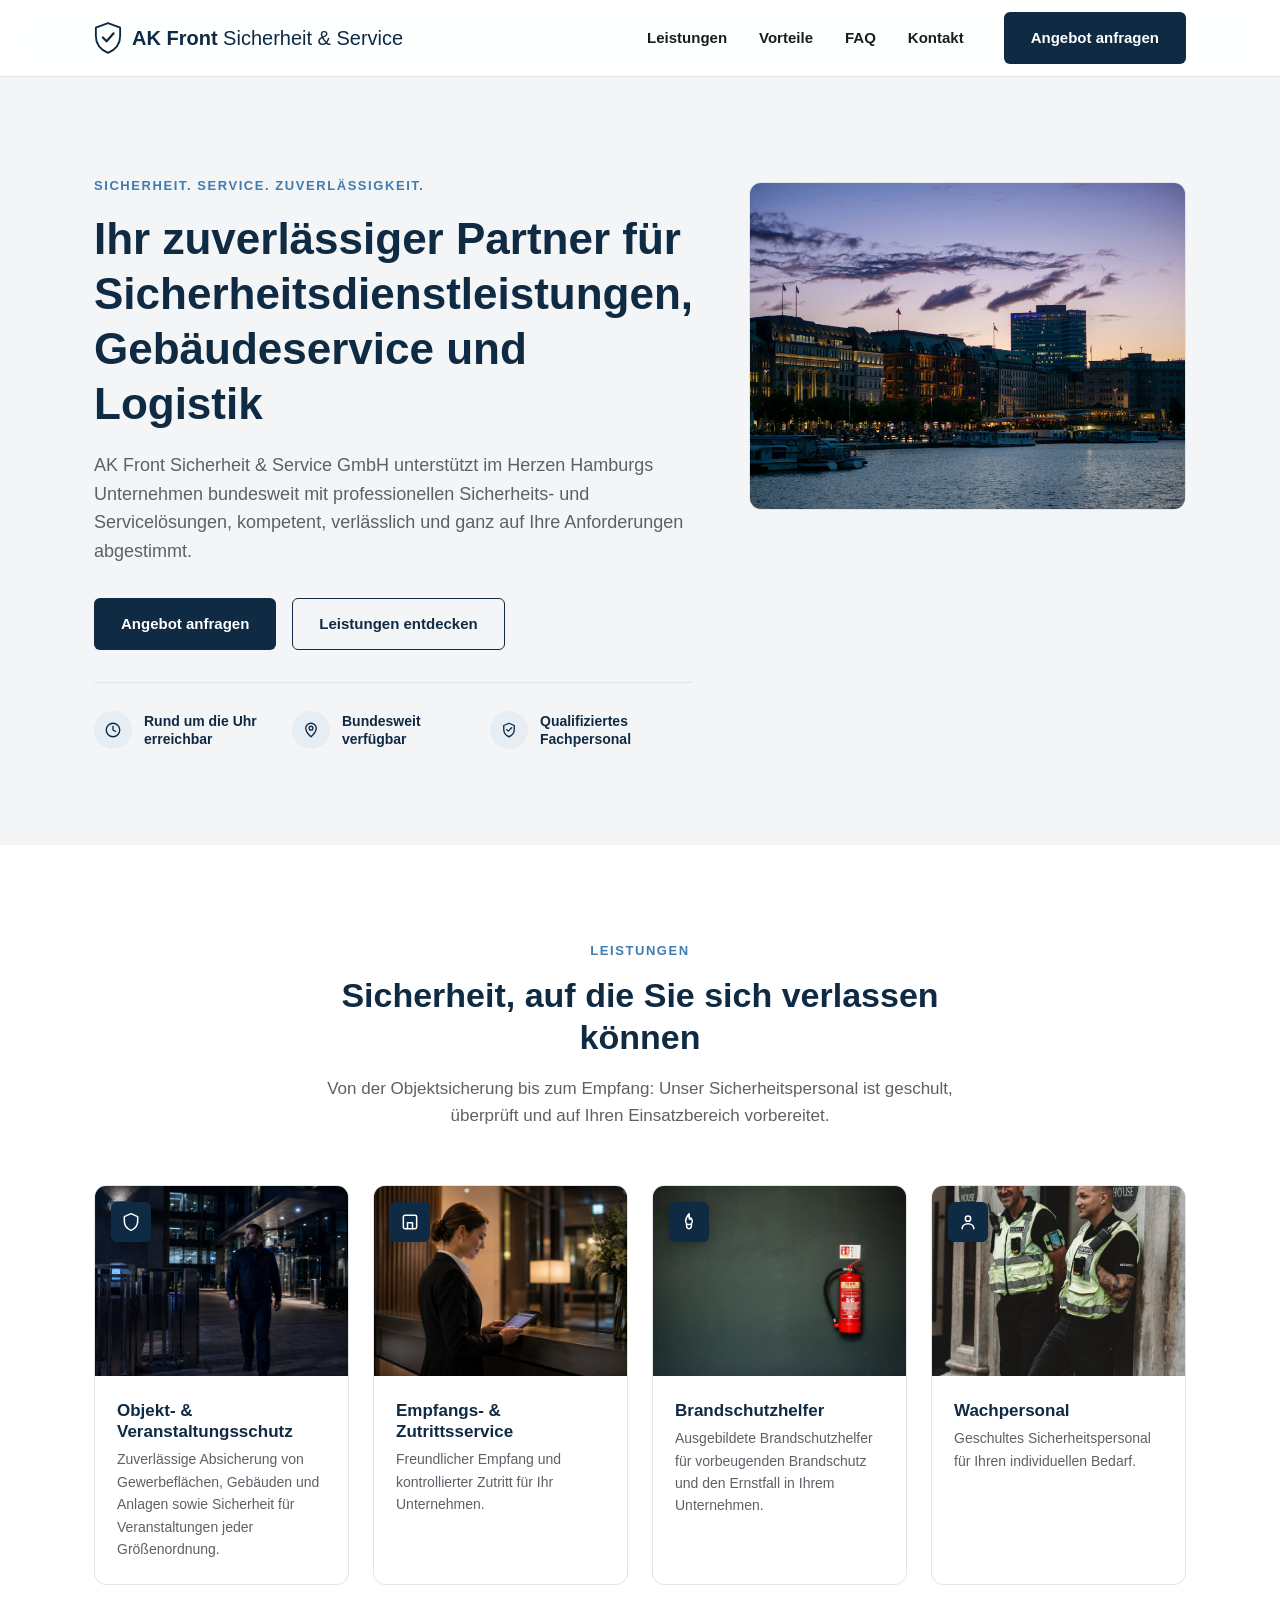
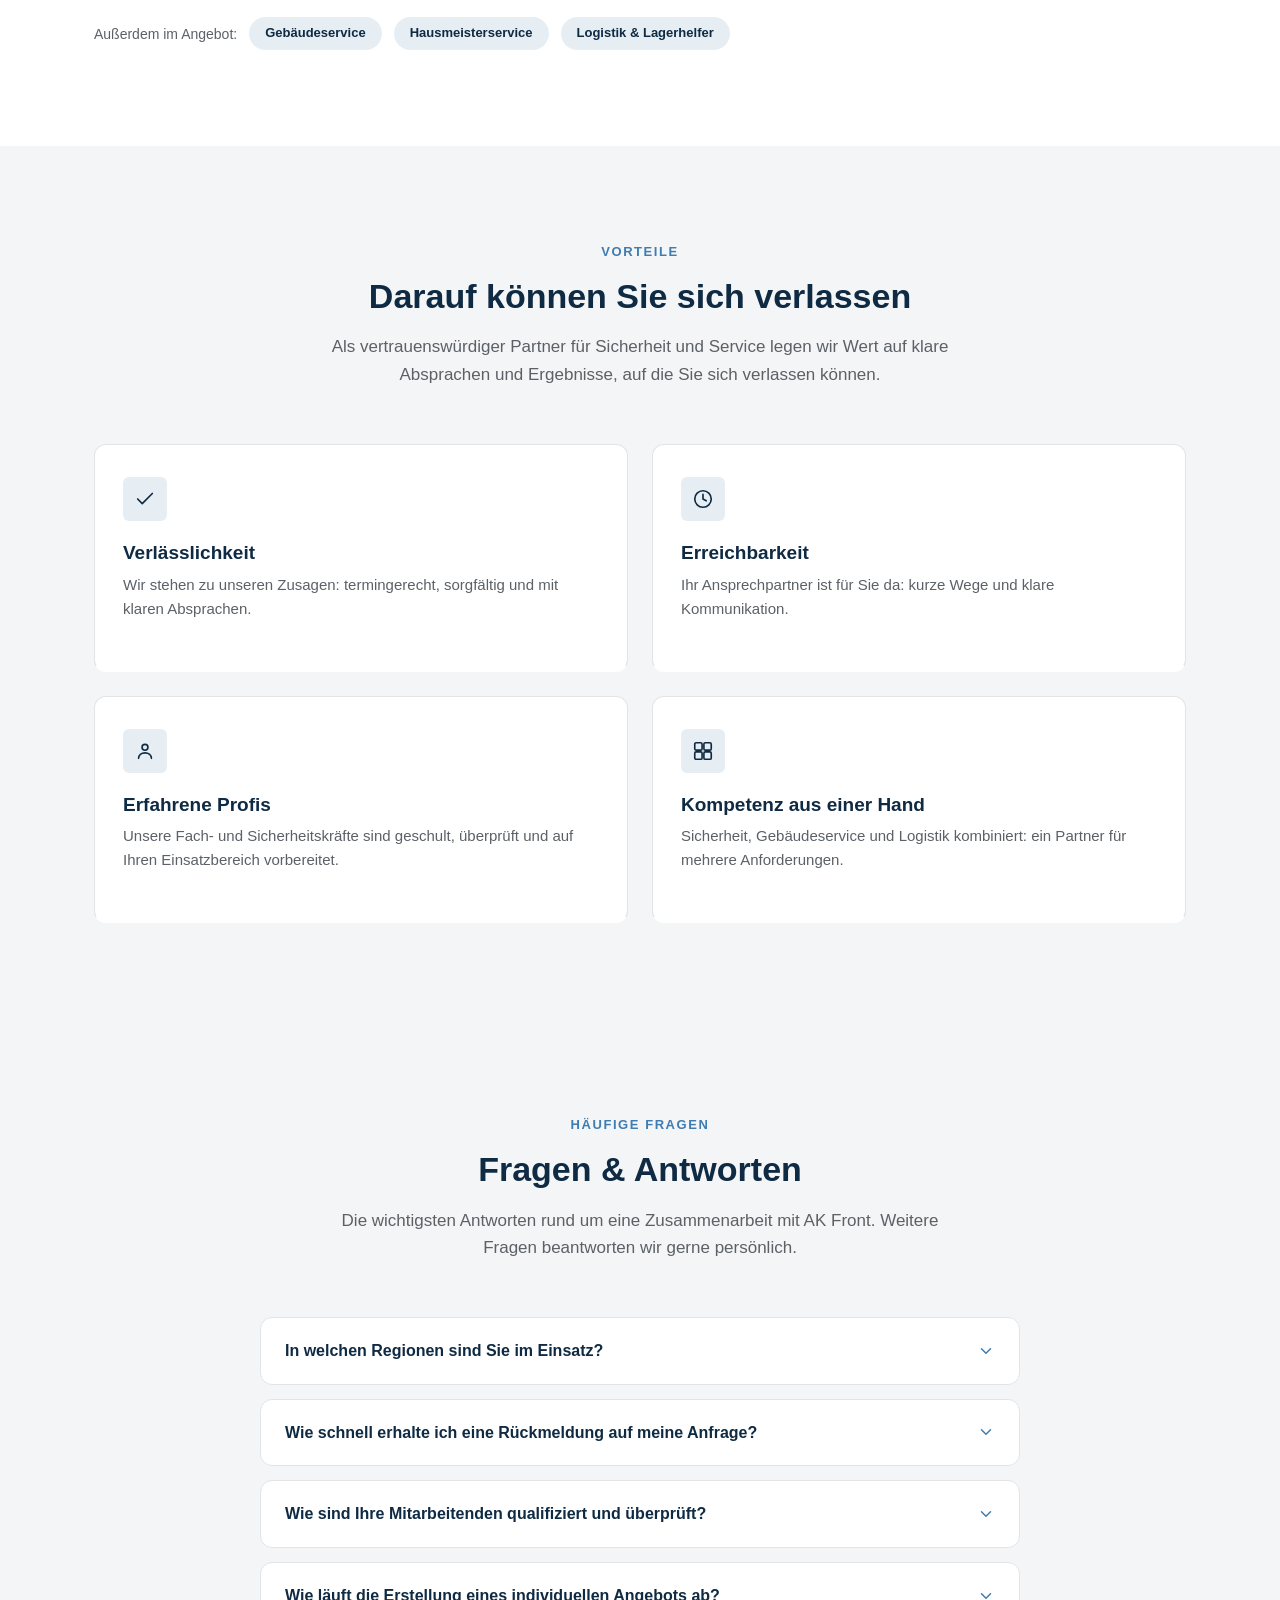
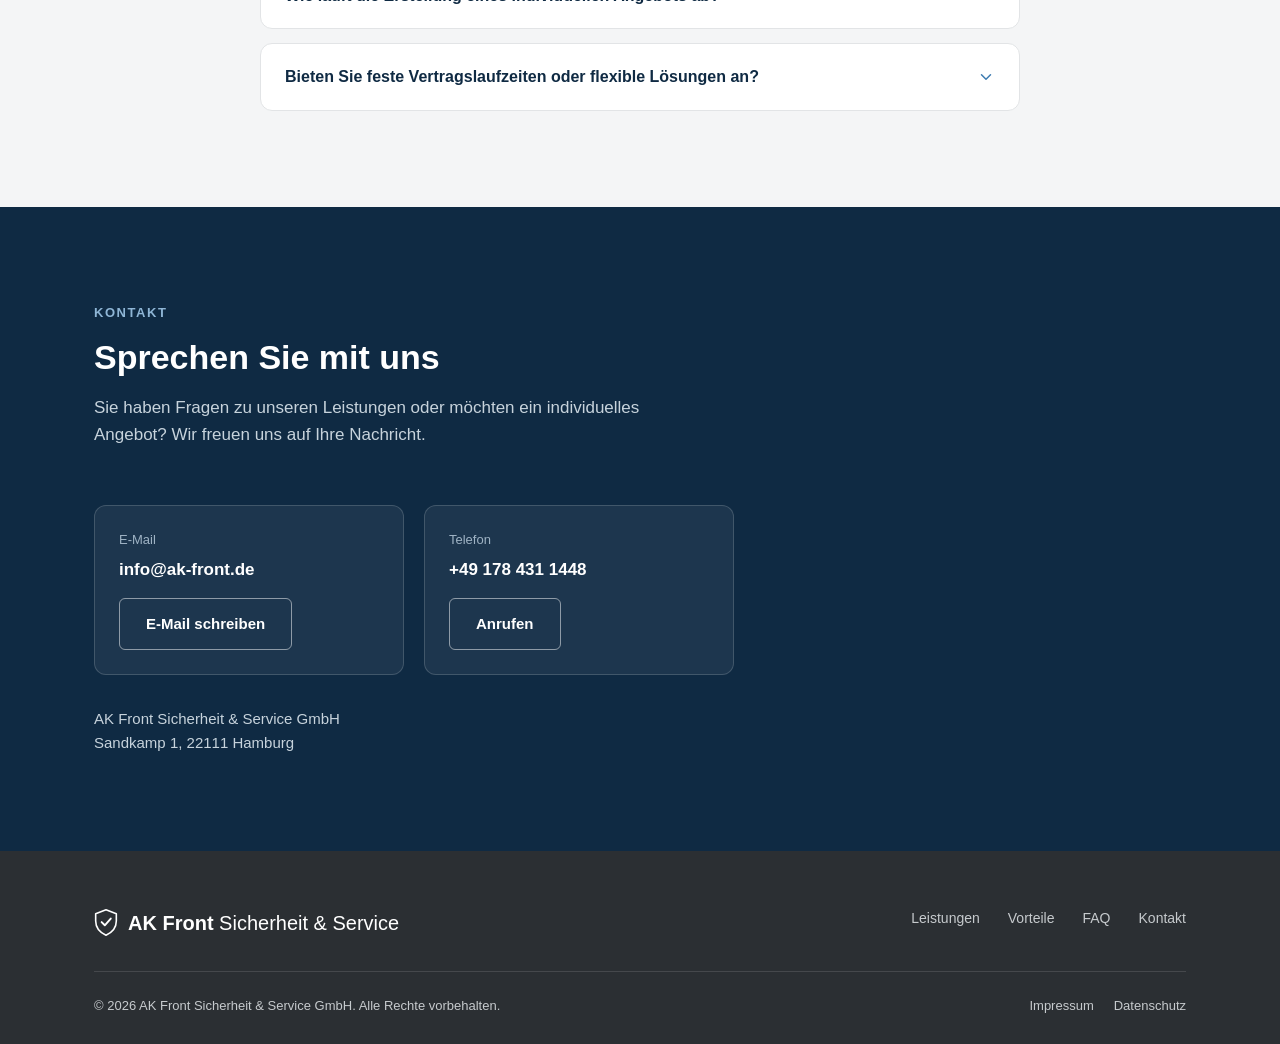
==== commit 0e872897: "Änderungen.html" ====
--- a/index.html
+++ b/index.html
@@ -297,7 +297,7 @@
         </div>
 
       </div>
-      <p class="kontakt-address">AK Front Sicherheit &amp; Service GmbH<br>Horner Landstr. 394, 22111 Hamburg</p>
+      <p class="kontakt-address">AK Front Sicherheit &amp; Service GmbH<br>Sandkamp 1, 22111 Hamburg</p>
     </div>
   </section>
 
--- a/css/style.css
+++ b/css/style.css
@@ -150,8 +150,10 @@
   display: grid;
   grid-template-columns: 1.1fr 1fr;
   gap: 56px;
-  align-items: center;
-}
+  align-items: start;
+}
+
+.hero-media { margin-top: 6px; }
 
 .hero h1 { font-size: 44px; margin: 14px 0 20px; }
 
@@ -442,7 +444,7 @@
 .footer-legal a:hover { color: var(--white); }
 
 /* Legal pages (Impressum / Datenschutz) ---------------------------------------------- */
-.legal-page { padding: 160px 0 96px; max-width: 760px; }
+.legal-page { padding-top: 160px; padding-bottom: 96px; max-width: 760px; }
 
 .legal-page h1 { font-size: 32px; margin-bottom: 24px; }
 
